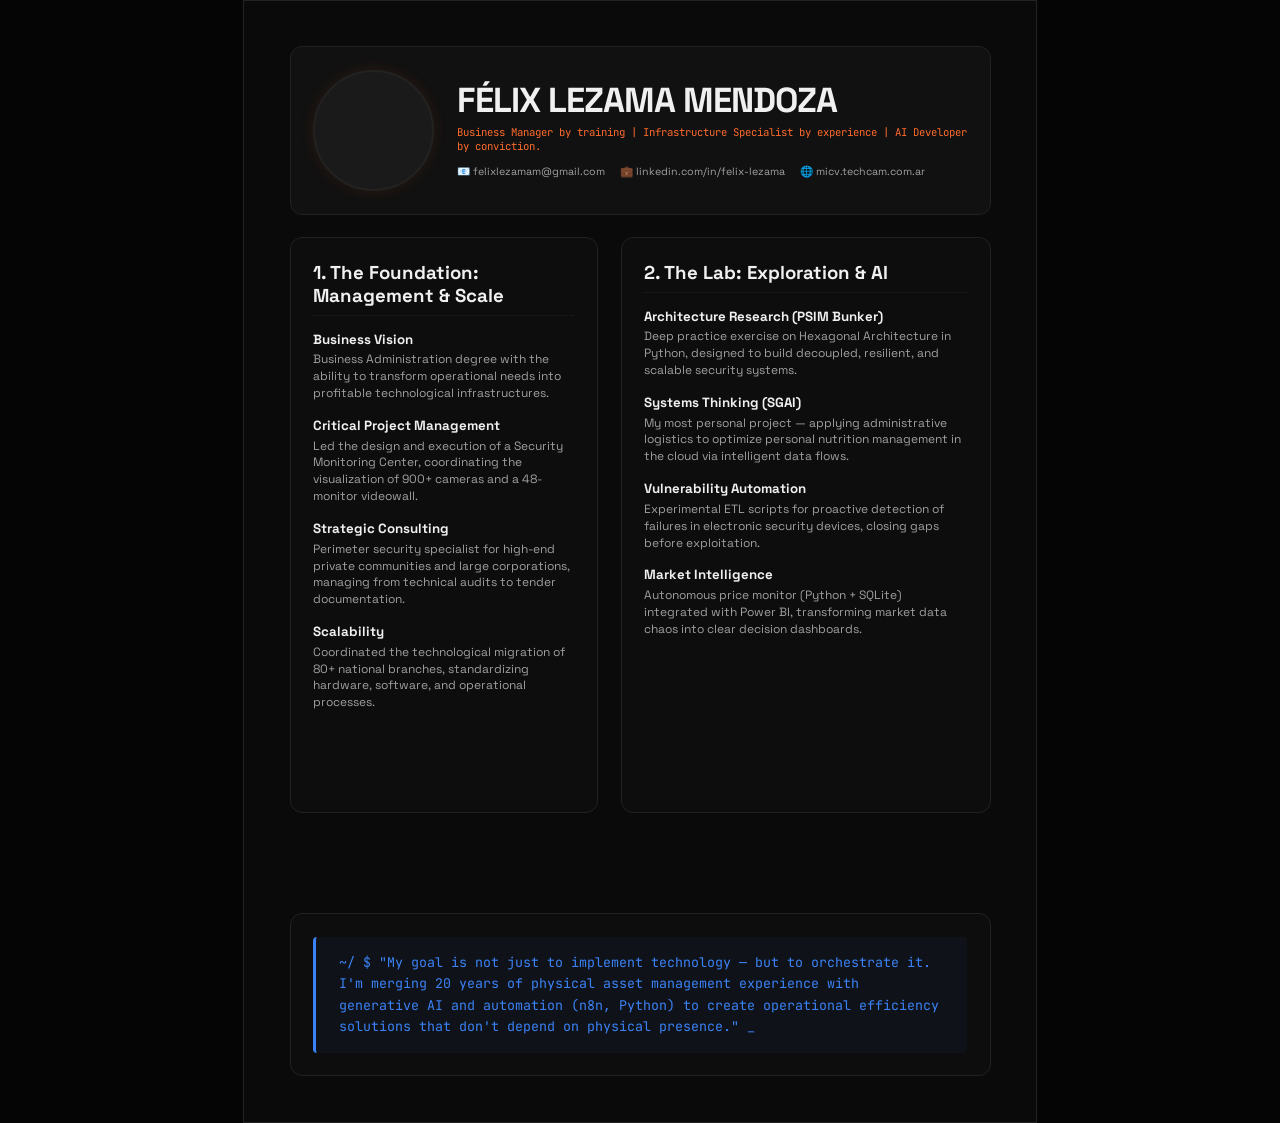
==== cv_print_en.html @ 199f2b9b "Update CV landing: add English version, viewer improvements, styling updates" ====
<!DOCTYPE html>
<html lang="en">
<head>
    <meta charset="UTF-8">
    <title>Curriculum Vitae - Félix Lezama Mendoza</title>
    <link href="https://fonts.googleapis.com/css2?family=JetBrains+Mono:wght@400;700&family=Space+Grotesk:wght@300;400;700;900&display=swap" rel="stylesheet">
    <style>
        :root {
            --bg-color: #050505;
            --text-main: #F0F0F0;
            --text-muted: #A0A0A0;
            --border-subtle: #222222;
            --accent-blue: #3B82F6;
            --accent-orange: #FF6B2B;
        }

        * { box-sizing: border-box; margin: 0; padding: 0; }

        body {
            font-family: 'Space Grotesk', sans-serif;
            background-color: var(--bg-color);
            color: var(--text-main);
            display: flex;
            justify-content: center;
        }

        .page {
            width: 210mm;
            height: 297mm;
            padding: 12mm;
            background-color: #0A0A0A;
            display: flex;
            flex-direction: column;
            gap: 6mm;
            border: 1px solid var(--border-subtle);
        }

        .header {
            display: flex;
            gap: 6mm;
            align-items: center;
            border: 1px solid var(--border-subtle);
            border-radius: 12px;
            padding: 6mm;
            background: #111;
        }

        .avatar {
            width: 32mm;
            height: 32mm;
            border-radius: 50%;
            background-color: #1A1A1A;
            border: 2px solid var(--border-subtle);
            background-image: url('avatar.jpg');
            background-size: cover;
            background-position: center;
            flex-shrink: 0;
            box-shadow: 0 0 15px rgba(255,107,43,0.1);
        }

        .header-info { flex-grow: 1; }

        .name {
            font-size: 26pt;
            font-weight: 900;
            letter-spacing: -1px;
            margin-bottom: 2mm;
            line-height: 1;
        }

        .subtitle {
            font-family: 'JetBrains Mono', monospace;
            font-size: 8pt;
            color: var(--accent-orange);
            margin-bottom: 3mm;
        }

        .contact-bar {
            display: flex;
            gap: 4mm;
            font-size: 8pt;
            color: var(--text-muted);
        }
        .contact-item {
            display: flex;
            align-items: center;
            gap: 1mm;
        }

        .bento-container {
            flex-grow: 1;
            display: grid;
            grid-template-columns: 1fr 1.2fr;
            grid-template-rows: auto auto;
            gap: 6mm;
        }

        .bento-box {
            border: 1px solid var(--border-subtle);
            border-radius: 12px;
            padding: 6mm;
            background-color: #0D0D0D;
        }

        .section-title {
            font-size: 14pt;
            font-weight: 700;
            margin-bottom: 4mm;
            padding-bottom: 2mm;
            border-bottom: 1px dotted var(--border-subtle);
        }

        .item { margin-bottom: 4mm; }
        .item:last-child { margin-bottom: 0; }

        .item-title {
            font-size: 10pt;
            font-weight: 700;
            color: var(--text-main);
            margin-bottom: 1mm;
        }

        .item-desc {
            font-size: 9pt;
            color: var(--text-muted);
            line-height: 1.4;
        }

        .box-cimiento   { grid-column: 1 / 2; grid-row: 1 / 2; }
        .box-laboratorio{ grid-column: 2 / 3; grid-row: 1 / 2; }
        .box-puente     { grid-column: 1 / 3; grid-row: 2 / 3; align-self: end; }

        .puente-quote {
            font-family: 'JetBrains Mono', monospace;
            font-size: 10pt;
            color: var(--accent-blue);
            line-height: 1.6;
            margin: 0;
            padding: 4mm 6mm;
            border-left: 3px solid var(--accent-blue);
            background: rgba(59, 130, 246, 0.05);
            border-radius: 4px;
        }

        @media print {
            @page { size: A4 portrait; margin: 0; }
            body { -webkit-print-color-adjust: exact; print-color-adjust: exact; }
            .page { border: none; width: 100%; height: 100vh; margin: 0; }
        }
    </style>
</head>
<body>
    <div class="page">
        <header class="header">
            <div class="avatar"></div>
            <div class="header-info">
                <h1 class="name">FÉLIX LEZAMA MENDOZA</h1>
                <p class="subtitle">Business Manager by training | Infrastructure Specialist by experience | AI Developer by conviction.</p>
                <div class="contact-bar">
                    <div class="contact-item">📧 felixlezamam@gmail.com</div>
                    <div class="contact-item">💼 linkedin.com/in/felix-lezama</div>
                    <div class="contact-item">🌐 micv.techcam.com.ar</div>
                </div>
            </div>
        </header>

        <main class="bento-container">

            <!-- THE FOUNDATION -->
            <section class="bento-box box-cimiento">
                <h2 class="section-title">1. The Foundation: Management &amp; Scale</h2>

                <div class="item">
                    <h3 class="item-title">Business Vision</h3>
                    <p class="item-desc">Business Administration degree with the ability to transform operational needs into profitable technological infrastructures.</p>
                </div>

                <div class="item">
                    <h3 class="item-title">Critical Project Management</h3>
                    <p class="item-desc">Led the design and execution of a Security Monitoring Center, coordinating the visualization of 900+ cameras and a 48-monitor videowall.</p>
                </div>

                <div class="item">
                    <h3 class="item-title">Strategic Consulting</h3>
                    <p class="item-desc">Perimeter security specialist for high-end private communities and large corporations, managing from technical audits to tender documentation.</p>
                </div>

                <div class="item">
                    <h3 class="item-title">Scalability</h3>
                    <p class="item-desc">Coordinated the technological migration of 80+ national branches, standardizing hardware, software, and operational processes.</p>
                </div>
            </section>

            <!-- THE LAB -->
            <section class="bento-box box-laboratorio">
                <h2 class="section-title">2. The Lab: Exploration &amp; AI</h2>

                <div class="item">
                    <h3 class="item-title">Architecture Research (PSIM Bunker)</h3>
                    <p class="item-desc">Deep practice exercise on Hexagonal Architecture in Python, designed to build decoupled, resilient, and scalable security systems.</p>
                </div>

                <div class="item">
                    <h3 class="item-title">Systems Thinking (SGAI)</h3>
                    <p class="item-desc">My most personal project — applying administrative logistics to optimize personal nutrition management in the cloud via intelligent data flows.</p>
                </div>

                <div class="item">
                    <h3 class="item-title">Vulnerability Automation</h3>
                    <p class="item-desc">Experimental ETL scripts for proactive detection of failures in electronic security devices, closing gaps before exploitation.</p>
                </div>

                <div class="item">
                    <h3 class="item-title">Market Intelligence</h3>
                    <p class="item-desc">Autonomous price monitor (Python + SQLite) integrated with Power BI, transforming market data chaos into clear decision dashboards.</p>
                </div>
            </section>

            <!-- THE BRIDGE -->
            <section class="bento-box box-puente">
                <blockquote class="puente-quote">
                    ~/ $ "My goal is not just to implement technology — but to orchestrate it. I'm merging 20 years of physical asset management experience with generative AI and automation (n8n, Python) to create operational efficiency solutions that don't depend on physical presence." _
                </blockquote>
            </section>
        </main>
    </div>
</body>
</html>
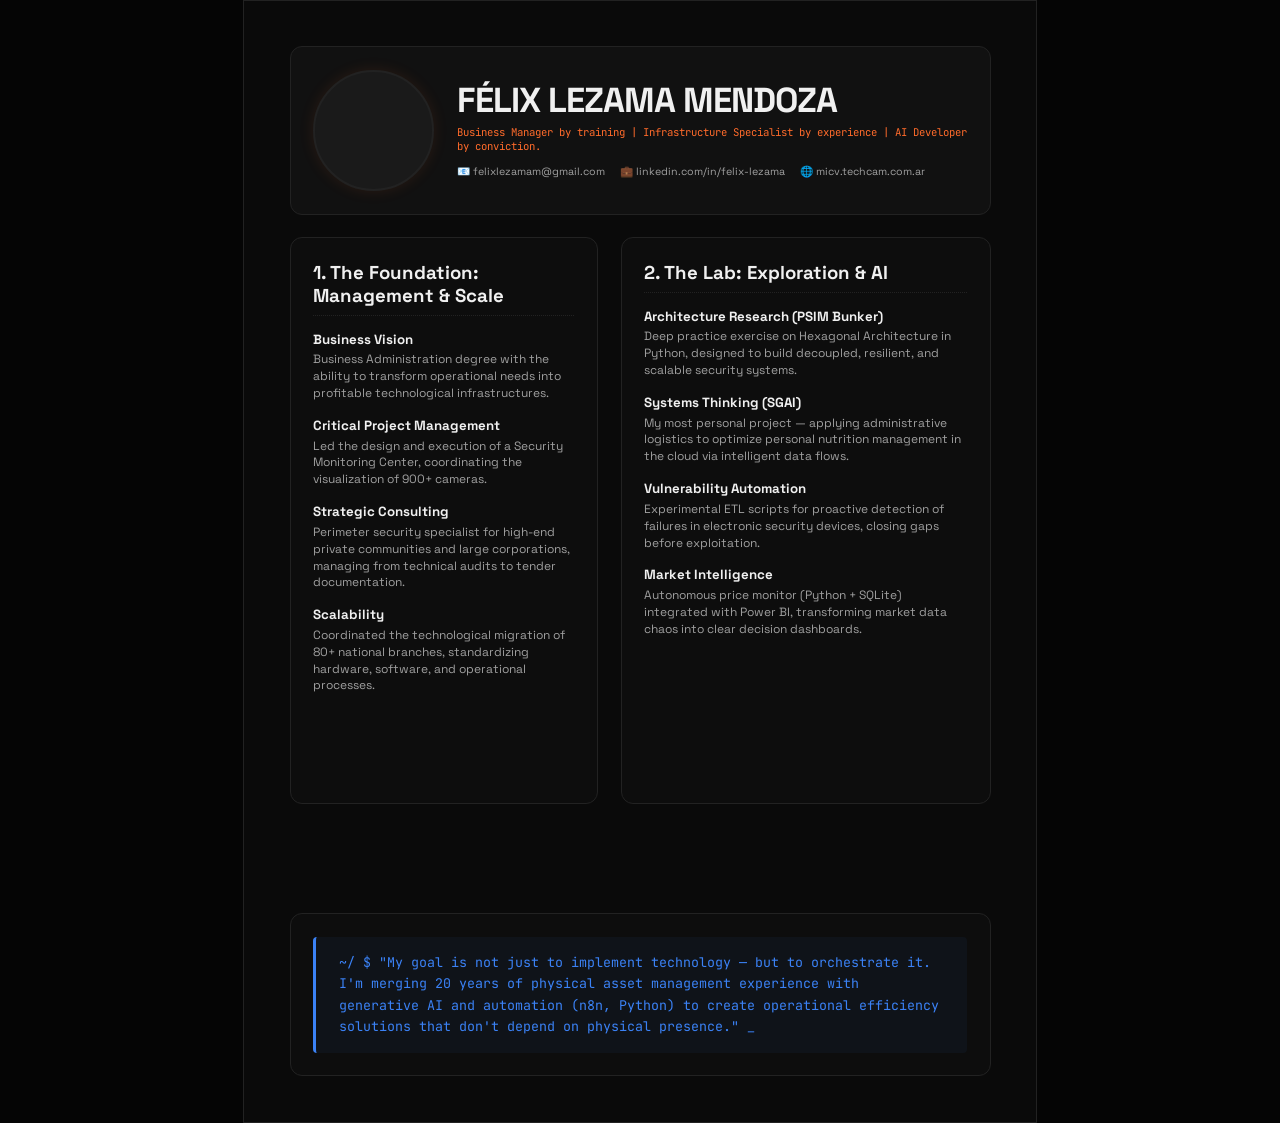
==== commit 5b27bbe4: "fix(cv): anonimizar clientes en el modo archivo y en los CV de impresión Anonimizar index.html no al" ====
--- a/cv_print_en.html
+++ b/cv_print_en.html
@@ -177,7 +177,7 @@
 
                 <div class="item">
                     <h3 class="item-title">Critical Project Management</h3>
-                    <p class="item-desc">Led the design and execution of a Security Monitoring Center, coordinating the visualization of 900+ cameras and a 48-monitor videowall.</p>
+                    <p class="item-desc">Led the design and execution of a Security Monitoring Center, coordinating the visualization of 900+ cameras.</p>
                 </div>
 
                 <div class="item">
